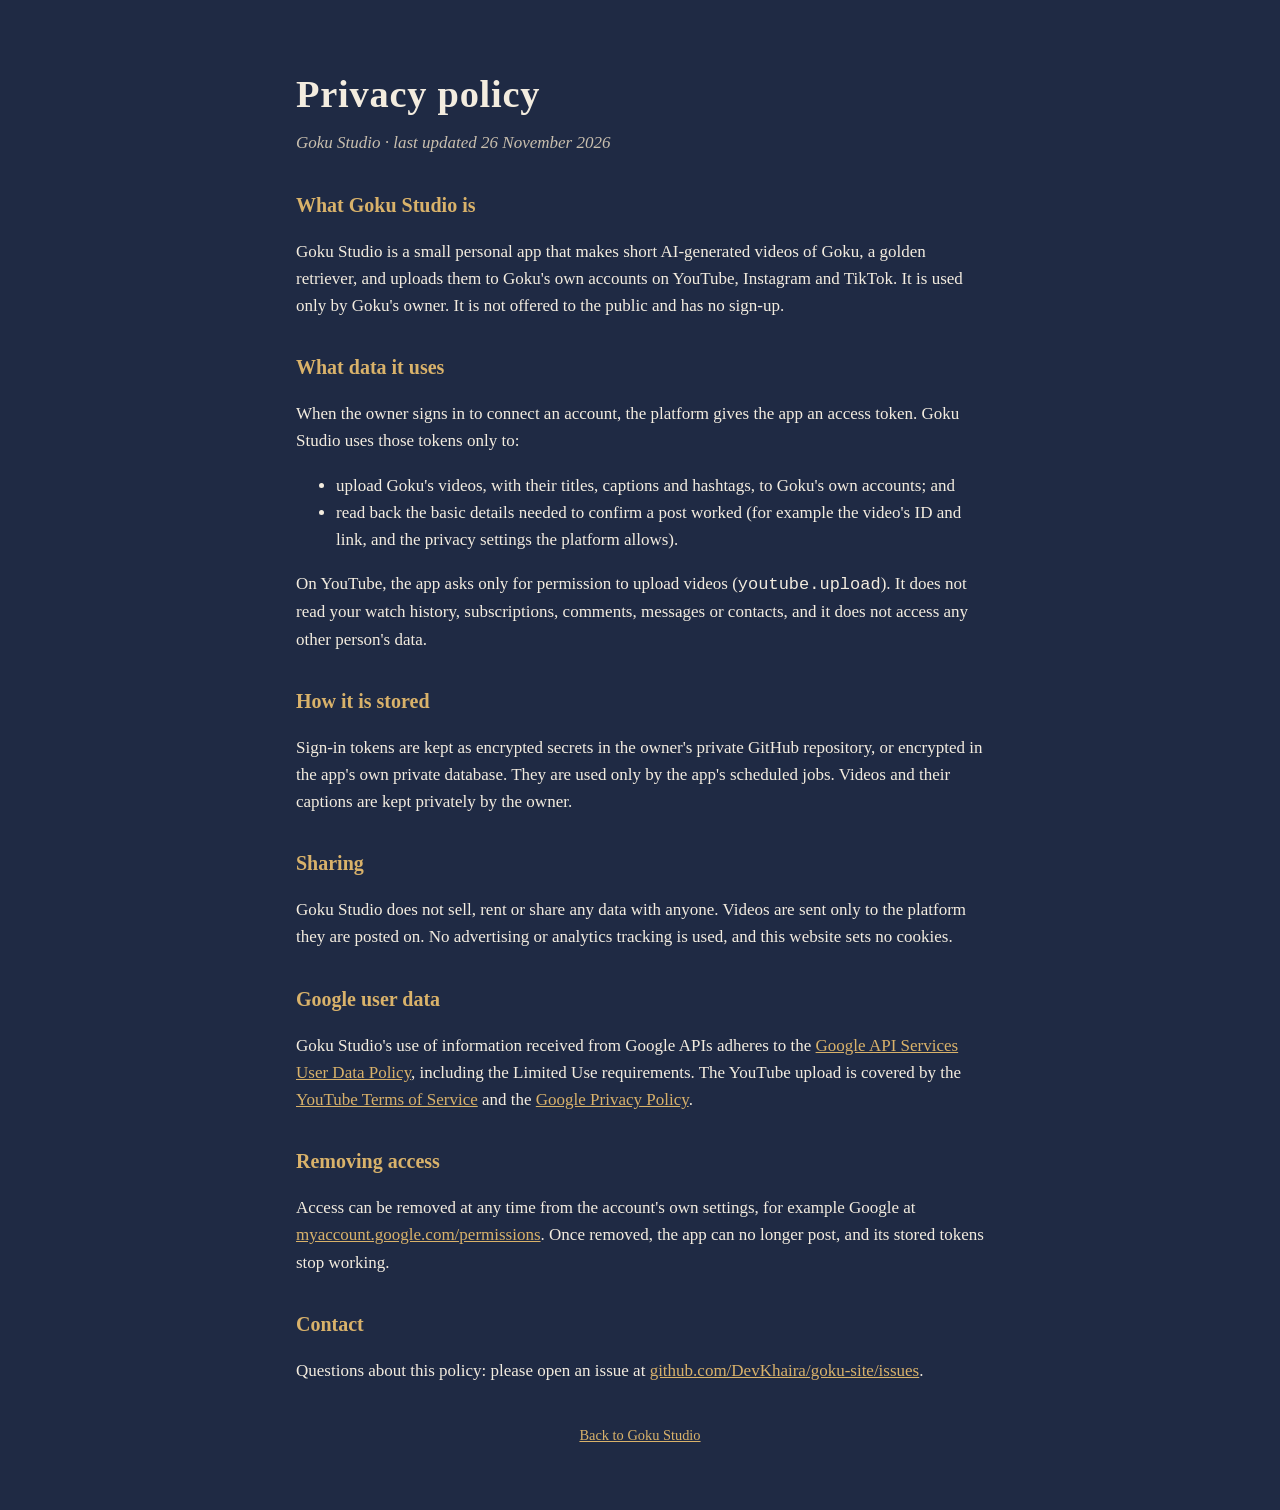
==== privacy.html @ fcae2529 "Goku Studio homepage and privacy policy Co-Authored-By: Claude Opus 5.5 <noreply@anthropic.com>" ====
<!doctype html>
<html lang="en">
<head>
  <meta charset="utf-8">
  <meta name="viewport" content="width=device-width, initial-scale=1">
  <title>Goku Studio privacy policy</title>
  <link rel="icon" href="logo.png">
  <link rel="stylesheet" href="style.css">
</head>
<body>
  <main>
    <h1>Privacy policy</h1>
    <p class="tagline">Goku Studio · last updated 26 November 2026</p>

    <h2>What Goku Studio is</h2>
    <p>Goku Studio is a small personal app that makes short AI-generated videos of Goku, a
    golden retriever, and uploads them to Goku's own accounts on YouTube, Instagram and
    TikTok. It is used only by Goku's owner. It is not offered to the public and has no
    sign-up.</p>

    <h2>What data it uses</h2>
    <p>When the owner signs in to connect an account, the platform gives the app an access
    token. Goku Studio uses those tokens only to:</p>
    <ul>
      <li>upload Goku's videos, with their titles, captions and hashtags, to Goku's own
      accounts; and</li>
      <li>read back the basic details needed to confirm a post worked (for example the
      video's ID and link, and the privacy settings the platform allows).</li>
    </ul>
    <p>On YouTube, the app asks only for permission to upload videos
    (<code>youtube.upload</code>). It does not read your watch history, subscriptions,
    comments, messages or contacts, and it does not access any other person's data.</p>

    <h2>How it is stored</h2>
    <p>Sign-in tokens are kept as encrypted secrets in the owner's private GitHub
    repository, or encrypted in the app's own private database. They are used only by the
    app's scheduled jobs. Videos and their captions are kept privately by the owner.</p>

    <h2>Sharing</h2>
    <p>Goku Studio does not sell, rent or share any data with anyone. Videos are sent only
    to the platform they are posted on. No advertising or analytics tracking is used, and
    this website sets no cookies.</p>

    <h2>Google user data</h2>
    <p>Goku Studio's use of information received from Google APIs adheres to the
    <a href="https://developers.google.com/terms/api-services-user-data-policy">Google API
    Services User Data Policy</a>, including the Limited Use requirements. The YouTube
    upload is covered by the <a href="https://www.youtube.com/t/terms">YouTube Terms of
    Service</a> and the <a href="https://policies.google.com/privacy">Google Privacy
    Policy</a>.</p>

    <h2>Removing access</h2>
    <p>Access can be removed at any time from the account's own settings, for example
    Google at <a href="https://myaccount.google.com/permissions">myaccount.google.com/permissions</a>.
    Once removed, the app can no longer post, and its stored tokens stop working.</p>

    <h2>Contact</h2>
    <p>Questions about this policy: please open an issue at
    <a href="https://github.com/DevKhaira/goku-site/issues">github.com/DevKhaira/goku-site/issues</a>.</p>

    <footer><a href="index.html">Back to Goku Studio</a></footer>
  </main>
</body>
</html>
---- style.css ----
:root {
  --bg: #1f2a44;
  --card: #26324f;
  --text: #f3ecdf;
  --muted: #c9bfae;
  --gold: #d9b26a;
}
* { box-sizing: border-box; }
body {
  margin: 0;
  background: var(--bg);
  color: var(--text);
  font: 17px/1.6 Georgia, "Times New Roman", serif;
}
main {
  max-width: 720px;
  margin: 0 auto;
  padding: 48px 16px 64px;
}
.hero { text-align: center; }
.hero img { width: 180px; height: 180px; }
h1 { font-size: 2.4rem; margin: 16px 0 4px; letter-spacing: 0.02em; }
h2 { color: var(--gold); font-size: 1.25rem; margin-top: 32px; }
.tagline { color: var(--muted); font-style: italic; margin: 0 0 24px; }
.card {
  background: var(--card);
  border: 1px solid rgba(217, 178, 106, 0.35);
  border-radius: 12px;
  padding: 20px 24px;
  margin-top: 24px;
}
a { color: var(--gold); }
footer {
  margin-top: 40px;
  color: var(--muted);
  font-size: 0.9rem;
  text-align: center;
}
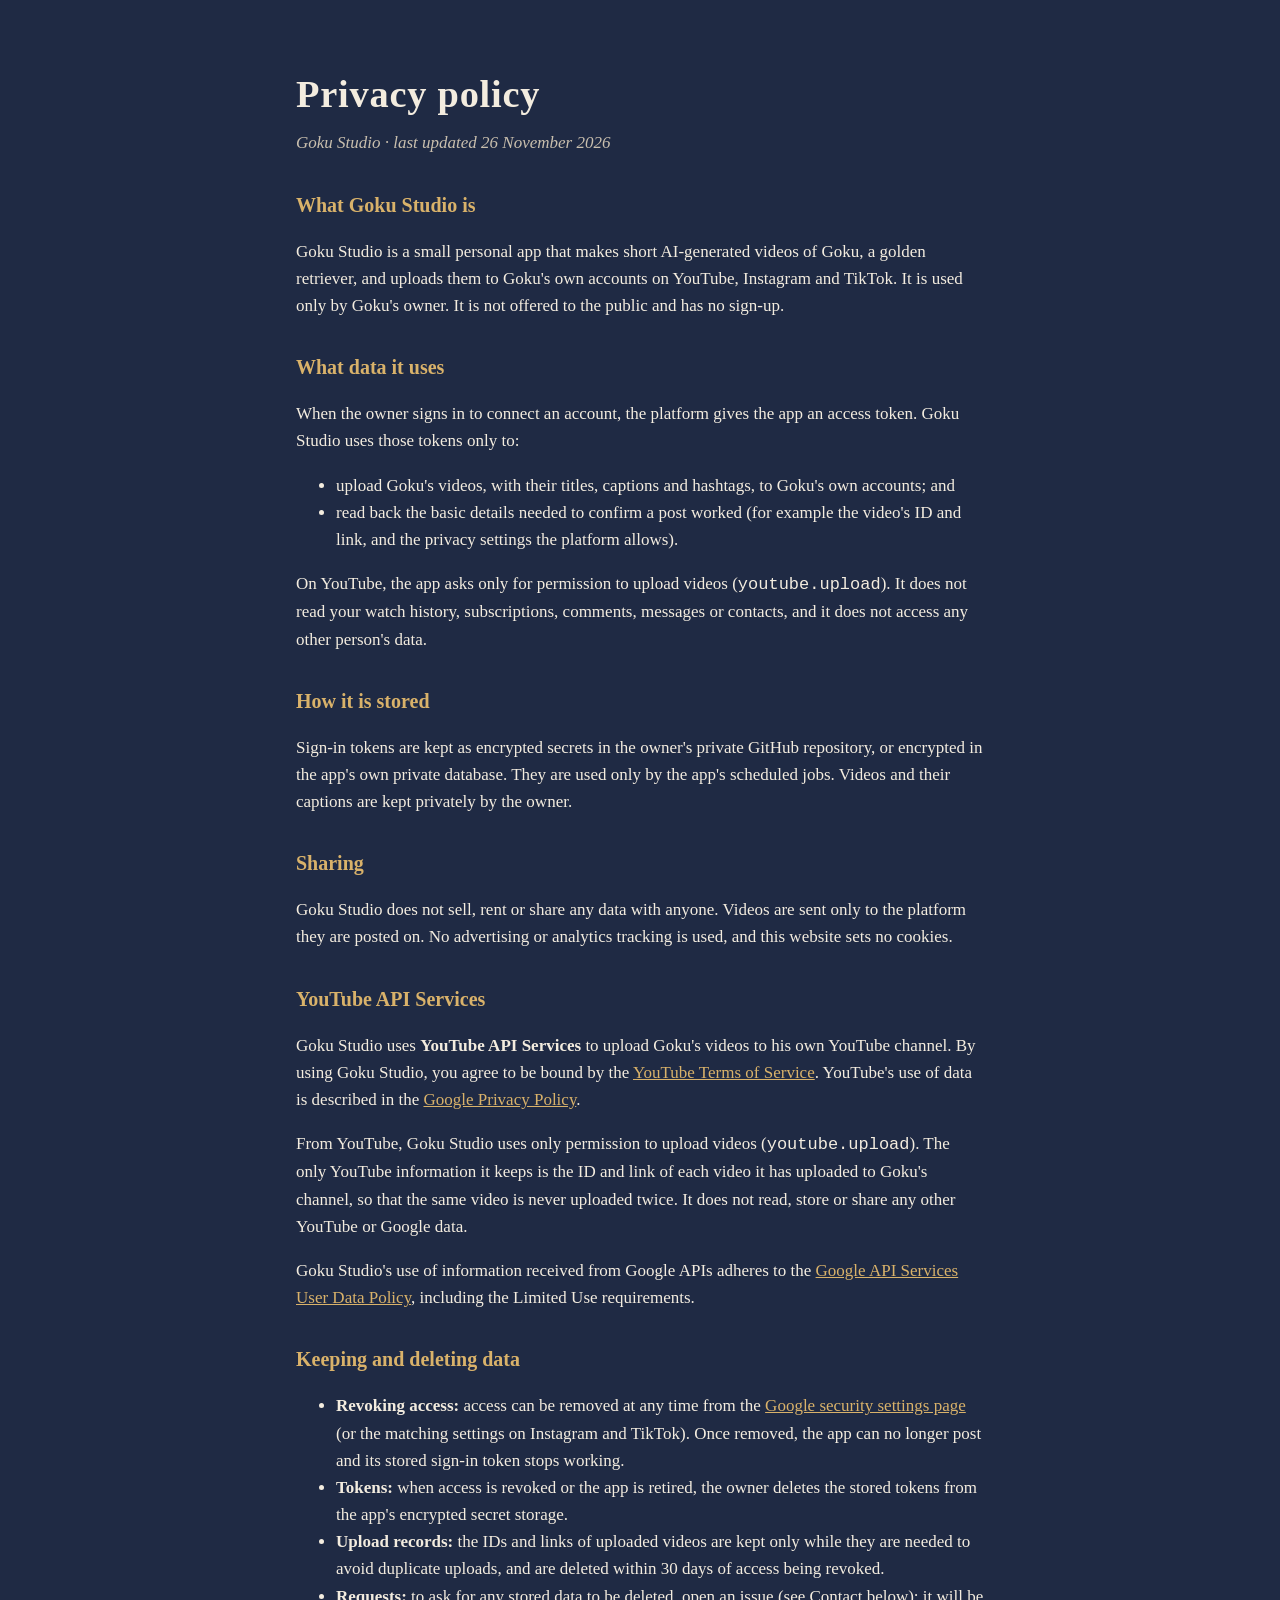
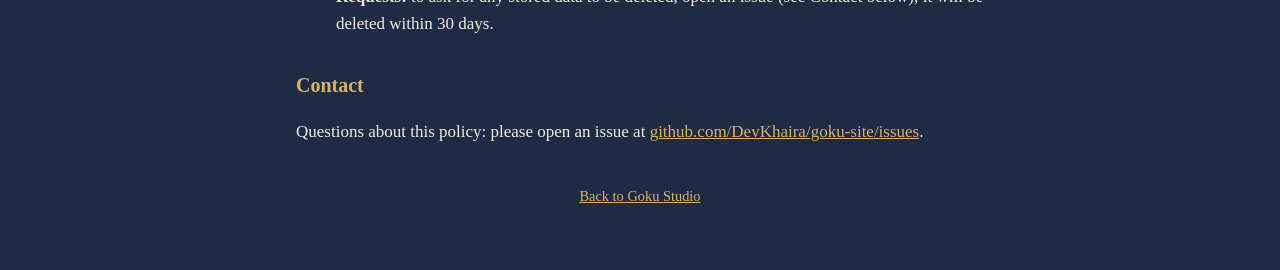
==== commit 2fb964ff: "YouTube API Services notice, data deletion policy Co-Authored-By: Claude Opus 5.5 <noreply@anthropic" ====
--- a/privacy.html
+++ b/privacy.html
@@ -41,18 +41,34 @@
     to the platform they are posted on. No advertising or analytics tracking is used, and
     this website sets no cookies.</p>
 
-    <h2>Google user data</h2>
+    <h2>YouTube API Services</h2>
+    <p>Goku Studio uses <b>YouTube API Services</b> to upload Goku's videos to his own YouTube
+    channel. By using Goku Studio, you agree to be bound by the
+    <a href="https://www.youtube.com/t/terms">YouTube Terms of Service</a>. YouTube's use of
+    data is described in the
+    <a href="http://www.google.com/policies/privacy">Google Privacy Policy</a>.</p>
+    <p>From YouTube, Goku Studio uses only permission to upload videos
+    (<code>youtube.upload</code>). The only YouTube information it keeps is the ID and link
+    of each video it has uploaded to Goku's channel, so that the same video is never
+    uploaded twice. It does not read, store or share any other YouTube or Google data.</p>
     <p>Goku Studio's use of information received from Google APIs adheres to the
     <a href="https://developers.google.com/terms/api-services-user-data-policy">Google API
-    Services User Data Policy</a>, including the Limited Use requirements. The YouTube
-    upload is covered by the <a href="https://www.youtube.com/t/terms">YouTube Terms of
-    Service</a> and the <a href="https://policies.google.com/privacy">Google Privacy
-    Policy</a>.</p>
+    Services User Data Policy</a>, including the Limited Use requirements.</p>
 
-    <h2>Removing access</h2>
-    <p>Access can be removed at any time from the account's own settings, for example
-    Google at <a href="https://myaccount.google.com/permissions">myaccount.google.com/permissions</a>.
-    Once removed, the app can no longer post, and its stored tokens stop working.</p>
+    <h2>Keeping and deleting data</h2>
+    <ul>
+      <li><b>Revoking access:</b> access can be removed at any time from the
+      <a href="https://security.google.com/settings/security/permissions">Google security
+      settings page</a> (or the matching settings on Instagram and TikTok). Once removed, the
+      app can no longer post and its stored sign-in token stops working.</li>
+      <li><b>Tokens:</b> when access is revoked or the app is retired, the owner deletes the
+      stored tokens from the app's encrypted secret storage.</li>
+      <li><b>Upload records:</b> the IDs and links of uploaded videos are kept only while they
+      are needed to avoid duplicate uploads, and are deleted within 30 days of access being
+      revoked.</li>
+      <li><b>Requests:</b> to ask for any stored data to be deleted, open an issue (see
+      Contact below); it will be deleted within 30 days.</li>
+    </ul>
 
     <h2>Contact</h2>
     <p>Questions about this policy: please open an issue at
--- a/style.css
+++ b/style.css
@@ -36,3 +36,12 @@
   font-size: 0.9rem;
   text-align: center;
 }
+.yt-badge {
+  display: inline-block;
+  background: #ff0000;
+  color: #fff;
+  font: bold 14px/1 -apple-system, Helvetica, Arial, sans-serif;
+  padding: 6px 10px;
+  border-radius: 6px;
+  margin-right: 6px;
+}
